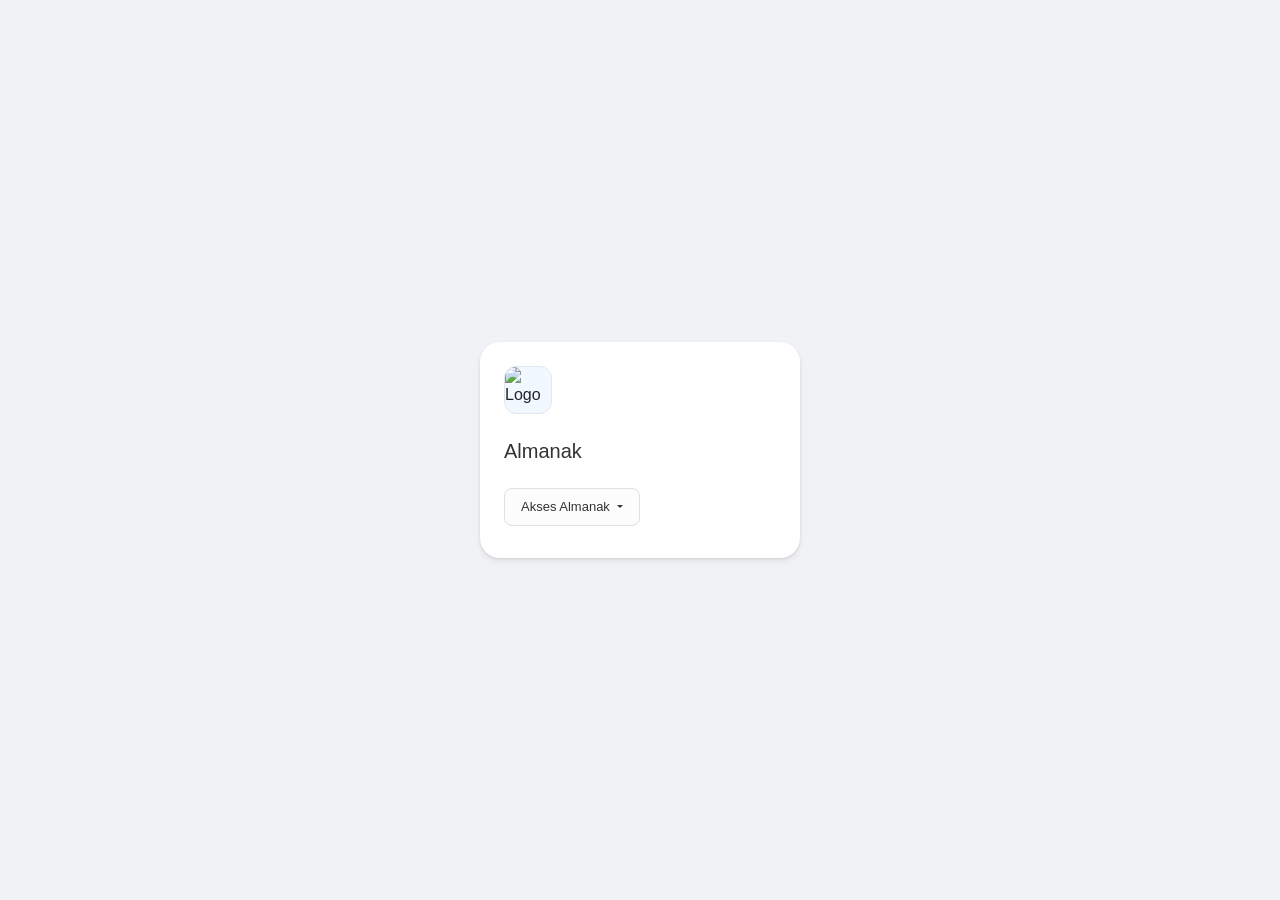
==== index.html @ 094c8b5a "Update title and favicon in index.html" ====
<!DOCTYPE html>
<html lang="id">
<head>
    <meta charset="UTF-8">
    <meta name="viewport" content="width=device-width, initial-scale=1.0">
    <link rel="icon" type="image/x-icon" href="https://drive.google.com/thumbnail?id=1D5qR0dw-d773IpiNB9uzmKZ81uGyBOq1&amp;sz=w1000">
    <title>Alamak</title>
    <link href="https://cdn.jsdelivr.net/npm/bootstrap@5.3.2/dist/css/bootstrap.min.css" rel="stylesheet">
    <link rel='stylesheet' href='https://cdn-uicons.flaticon.com/4.0.0/uicons-solid-rounded/css/uicons-solid-rounded.css'>
    <style>
        /* Gaya Kustom untuk mencocokkan desain gambar */
        /* font */
        @import url('https://fonts.googleapis.com/css2?family=Amiri:ital,wght@0,400;0,700;1,400;1,700&family=Cairo+Play:wght@200..1000&family=Montserrat:ital,wght@0,100..900;1,100..900&family=Philosopher:ital,wght@0,400;0,700;1,400;1,700&family=Rajdhani:wght@300;400;500;600;700&display=swap');
        @font-face {
            font-family: aksara;
            src:url("https://masarmuttaqi.github.io/almanak/static/nykNgayogyanNew.woff2");
        }
        /* font */
        .aksara{
             font-family: aksara, serif;
             /* font-size: 1rem;*/
             font-variant-ligatures: normal;
            font-feature-settings: "liga" on, "clig" on, "ccmp" on;
            -webkit-font-feature-settings: "liga" on, "clig" on, "ccmp" on;
            text-rendering: optimizeLegibility;
         }


        .arabic{
             font-family: "Cairo Play", sans-serif;
         }

        body {
            background-color: #f0f2f5; /* Latar belakang abu-abu terang */
            display: flex;
            justify-content: center;
            align-items: center;
            height: 100vh;
            margin: 0;
            font-family: 'Segoe UI', Tahoma, Geneva, Verdana, sans-serif;
        }

        .custom-card {
            background-color: #fff;
            border-radius: 20px; /* Sudut melengkung halus */
            box-shadow: 0 4px 6px rgba(0,0,0,0.05), 0 1px 3px rgba(0,0,0,0.1); /* Bayangan lembut */
            width: 320px;
            overflow: hidden; /* Memastikan pola latar belakang tetap di dalam */
            position: relative;
        }

        /* Ikon Aplikasi Buatan Kustom menggunakan SVG */
        .app-icon-container {
            background-color: #f1f8ff; /* Latar belakang biru yang sangat terang untuk ikon */
            border: 1px solid #e1e8ed;
            border-radius: 12px;
            width: 48px;
            height: 48px;
            display: flex;
            justify-content: center;
            align-items: center;
            margin-bottom: 24px;
        }

        /* Pola kisi samar di bagian bawah kartu */
        .card-pattern {
            position: absolute;
            bottom: 0;
            right: 0;
            width: 60%;
            height: 40%;
            opacity: 0.1; /* Sangat samar */
            /*background-image: 
                linear-gradient(#4a4a4a 1px, transparent 1px),
                linear-gradient(90deg, #4a4a4a 1px, transparent 1px);*/
                background-image: url('https://i.pinimg.com/1200x/46/6e/d3/466ed3634f917cdbc5cc8fc54e6545c8.jpg');
            /*background-size: 20px 20px;*/
            background-size: cover;
            pointer-events: none; /* Tidak mengganggu klik */
        }

        /* Penyesuaian tipografi untuk teks judul */
        .card-title-text {
            font-size: 20px;
            font-weight: 500;
            line-height: 1.3;
            color: #333;
            margin-bottom: 30px;
        }

        /* Tombol 'Buat Baru' yang tipis dan minimalis */
        .btn-create-new {
            border-radius: 8px;
            border: 1px solid #e0e0e0;
            background-color: #fcfcfc;
            color: #333;
            font-size: 13px;
            padding: 8px 16px;
            transition: all 0.2s ease-in-out;
        }

        .btn-create-new:hover {
            background-color: #f1f1f1;
            border-color: #ccc;
        }
    </style>
</head>
<body>

    <div class="custom-card p-4">
        

        <img src="https://lh3.googleusercontent.com/d/1D5qR0dw-d773IpiNB9uzmKZ81uGyBOq1=w800?authuser=1" alt="Logo" class="app-icon-container">

        <div class="card-title-text mb-4">
            <span id="brand-alfabet" class="brand-item">Almanak</span>
            <span id="brand-aksara" class="brand-item aksara" style="display:none;">ꦄꦭ꧀ꦩꦤꦏ꧀</span>
            <span id="brand-arab" class="brand-item arabic" style="display:none;">المنك</span>
        </div>

            <div class="dropdown">
  <button class="btn btn-light btn-create-new mb-2 dropdown-toggle" type="button" data-bs-toggle="dropdown" aria-expanded="false">
    Akses Almanak
  </button>
  <ul class="dropdown-menu">
    <li><a class="dropdown-item" href="https://almanak-2jgo.onrender.com/">
        <img src="https://encrypted-tbn0.gstatic.com/images?q=tbn:ANd9GcQad04Zi8X5WSAqAJYrbtO3KNu8D1UISyBx_93K4YWQDpclOACPLdgdFeZ2&s=10" width="20" style="border-radius: 3px;">
        Buka Laman</a>
    </li>
    <li><a class="dropdown-item" href="https://almanak-tawny.vercel.app/">
        <img src="https://raw.githubusercontent.com/tandpfun/skill-icons/main/icons/Vercel-Dark.svg" width="20">
        Buka Laman</a>
    </li>
  </ul>
</div>
        
        <div class="card-pattern"></div>
    </div>

    <script src="https://cdn.jsdelivr.net/npm/bootstrap@5.3.2/dist/js/bootstrap.bundle.min.js"></script>
    <script src="https://code.jquery.com/jquery-3.6.0.min.js"></script>
  <script src="https://ajax.googleapis.com/ajax/libs/jquery/3.7.1/jquery.min.js"></script>
    <script>
        // navbar title
        $(document).ready(function() {
          let items = $('.brand-item');
          let currentIndex = 0;

          function rotateDates() {
            // 1. Sembunyikan item yang sedang tampil (FadeOut)
            $(items[currentIndex]).fadeOut(1000, function() {

              // 2. Hitung index berikutnya
              currentIndex = (currentIndex + 1) % items.length;

              // 3. Tampilkan item berikutnya (FadeIn)
              $(items[currentIndex]).fadeIn(1000);
            });
          }

          // Atur interval penggantian (misal: setiap 4 detik)
          setInterval(rotateDates, 4000);
        });
    </script>
</body>
</html>
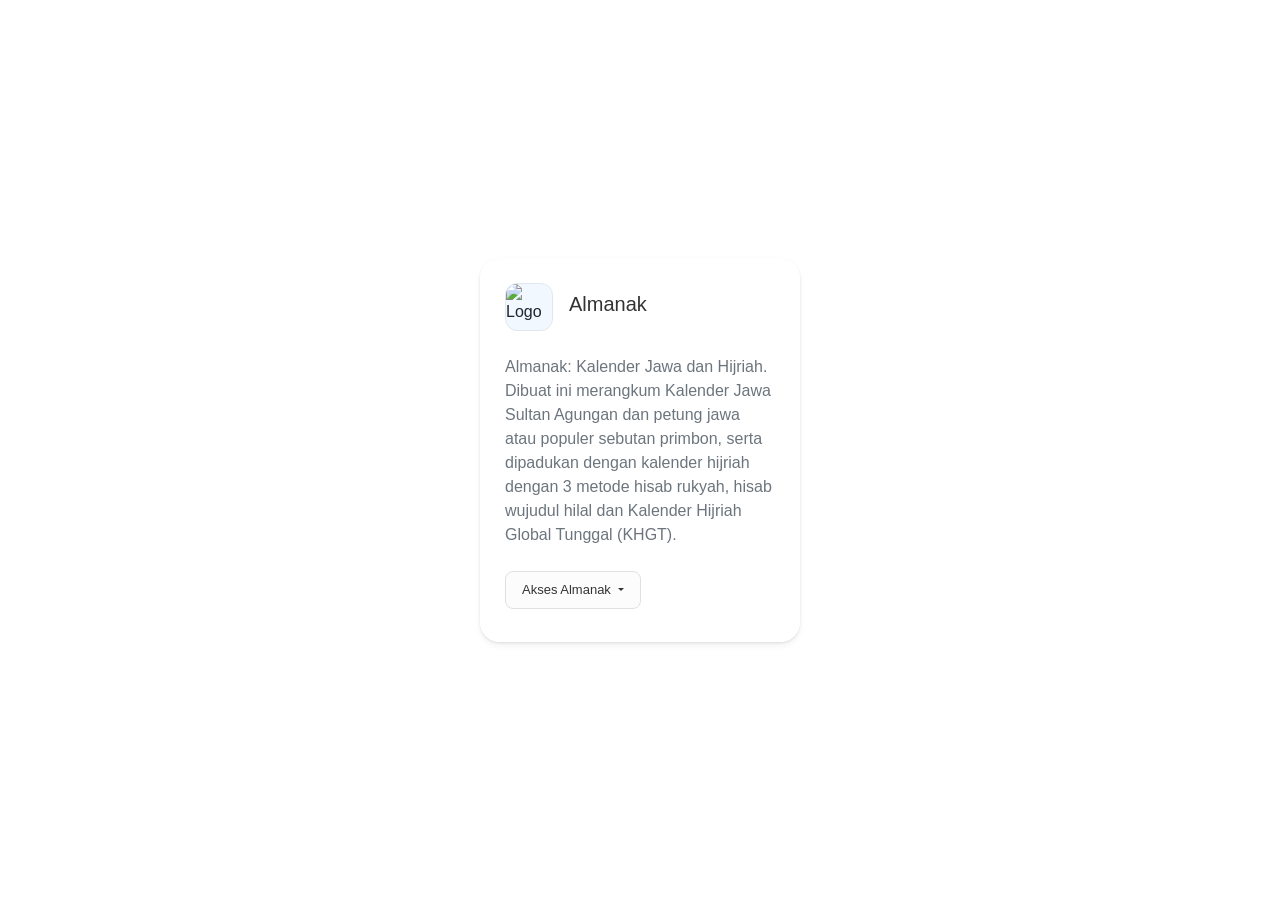
==== commit c9cb5eff: "Enhance styling and add loading overlay Updated background styles and added loading overlay." ====
--- a/index.html
+++ b/index.html
@@ -31,7 +31,10 @@
          }
 
         body {
-            background-color: #f0f2f5; /* Latar belakang abu-abu terang */
+            /*background-color: #f0f2f5; */
+            /* Latar belakang abu-abu terang */
+            background-image: url("https://i.pinimg.com/736x/83/a7/8c/83a78ca2b6938b14dc6af1a46258af18.jpg");
+            background-size: cover;
             display: flex;
             justify-content: center;
             align-items: center;
@@ -41,7 +44,11 @@
         }
 
         .custom-card {
-            background-color: #fff;
+            /*background-color: #fff;*/
+            background: rgba(255, 255, 255, 0.45);
+            backdrop-filter: blur(6px);
+            -webkit-backdrop-filter: blur(6px);
+            border: 1px solid rgba(255, 255, 255, 0.6);
             border-radius: 20px; /* Sudut melengkung halus */
             box-shadow: 0 4px 6px rgba(0,0,0,0.05), 0 1px 3px rgba(0,0,0,0.1); /* Bayangan lembut */
             width: 320px;
@@ -62,22 +69,7 @@
             margin-bottom: 24px;
         }
 
-        /* Pola kisi samar di bagian bawah kartu */
-        .card-pattern {
-            position: absolute;
-            bottom: 0;
-            right: 0;
-            width: 60%;
-            height: 40%;
-            opacity: 0.1; /* Sangat samar */
-            /*background-image: 
-                linear-gradient(#4a4a4a 1px, transparent 1px),
-                linear-gradient(90deg, #4a4a4a 1px, transparent 1px);*/
-                background-image: url('https://i.pinimg.com/1200x/46/6e/d3/466ed3634f917cdbc5cc8fc54e6545c8.jpg');
-            /*background-size: 20px 20px;*/
-            background-size: cover;
-            pointer-events: none; /* Tidak mengganggu klik */
-        }
+
 
         /* Penyesuaian tipografi untuk teks judul */
         .card-title-text {
@@ -103,39 +95,71 @@
             background-color: #f1f1f1;
             border-color: #ccc;
         }
+
+        .loading{
+            width: 140px;
+            height: 140px;
+            background: rgba(242, 229, 204, 0.45);
+            backdrop-filter: blur(6px);
+            -webkit-backdrop-filter: blur(6px);
+            border: 1px solid rgba(255, 255, 255, 0.6);
+            box-shadow: 0 8px 32px 0 rgba(100, 80, 50, 0.12);
+            border-radius:50%;
+        }
+        .loading img {
+            width: 80px;
+            height: 80px;
+            /*object-fit: contain;*/
+        }
     </style>
 </head>
 <body>
 
     <div class="custom-card p-4">
         
-
-        <img src="https://lh3.googleusercontent.com/d/1D5qR0dw-d773IpiNB9uzmKZ81uGyBOq1=w800?authuser=1" alt="Logo" class="app-icon-container">
-
-        <div class="card-title-text mb-4">
-            <span id="brand-alfabet" class="brand-item">Almanak</span>
-            <span id="brand-aksara" class="brand-item aksara" style="display:none;">ꦄꦭ꧀ꦩꦤꦏ꧀</span>
-            <span id="brand-arab" class="brand-item arabic" style="display:none;">المنك</span>
+        <div class="d-flex d-flex align-items-center gap-3">
+            <img src="https://lh3.googleusercontent.com/d/1D5qR0dw-d773IpiNB9uzmKZ81uGyBOq1=w800?authuser=1" alt="Logo" class="app-icon-container">
+
+            <div class="card-title-text">
+                <span id="brand-alfabet" class="brand-item">Almanak</span>
+                <span id="brand-aksara" class="brand-item aksara" style="display:none;">ꦄꦭ꧀ꦩꦤꦏ꧀</span>
+                <span id="brand-arab" class="brand-item arabic" style="display:none;">المنك</span>
+            </div>
         </div>
-
-            <div class="dropdown">
-  <button class="btn btn-light btn-create-new mb-2 dropdown-toggle" type="button" data-bs-toggle="dropdown" aria-expanded="false">
-    Akses Almanak
-  </button>
-  <ul class="dropdown-menu">
-    <li><a class="dropdown-item" href="https://almanak-2jgo.onrender.com/">
-        <img src="https://encrypted-tbn0.gstatic.com/images?q=tbn:ANd9GcQad04Zi8X5WSAqAJYrbtO3KNu8D1UISyBx_93K4YWQDpclOACPLdgdFeZ2&s=10" width="20" style="border-radius: 3px;">
-        Buka Laman</a>
-    </li>
-    <li><a class="dropdown-item" href="https://almanak-tawny.vercel.app/">
-        <img src="https://raw.githubusercontent.com/tandpfun/skill-icons/main/icons/Vercel-Dark.svg" width="20">
-        Buka Laman</a>
-    </li>
-  </ul>
-</div>
         
-        <div class="card-pattern"></div>
+
+        <p class="text-secondary mb-4">Almanak: Kalender Jawa dan Hijriah. Dibuat ini merangkum Kalender Jawa Sultan Agungan dan petung jawa atau populer sebutan primbon, serta dipadukan dengan kalender hijriah dengan 3 metode hisab rukyah, hisab wujudul hilal dan Kalender Hijriah Global Tunggal (KHGT).</p>
+
+        <div class="dropdown">
+            <button class="btn btn-light btn-create-new mb-2 dropdown-toggle" type="button" data-bs-toggle="dropdown" aria-expanded="false">
+                Akses Almanak
+            </button>
+              <ul class="dropdown-menu">
+                <li><a class="dropdown-item" href="https://almanak-tawny.vercel.app/">
+                    <img src="https://raw.githubusercontent.com/tandpfun/skill-icons/main/icons/Vercel-Dark.svg" width="20">
+                    Buka Laman (Tautan utama)</a>
+                </li>
+                <li><a class="dropdown-item" href="https://almanak-2jgo.onrender.com/">
+                    <img src="https://encrypted-tbn0.gstatic.com/images?q=tbn:ANd9GcQad04Zi8X5WSAqAJYrbtO3KNu8D1UISyBx_93K4YWQDpclOACPLdgdFeZ2&s=10" width="20" style="border-radius: 3px;">
+                    Buka Laman (Tautan alternatif)</a>
+                </li>
+              </ul>
+        </div>
+
     </div>
+
+    <!-- Fullscreen White Overlay dengan Logo -->
+    <div id="loading-overlay" class="d-none position-fixed top-0 start-0 w-100 h-100 flex-column align-items-center justify-content-center" style="z-index: 9999;">
+        <div class="loading position-relative d-flex align-items-center justify-content-center">
+          <!-- Ring Spinner -->
+          <div class="spinner-border position-absolute w-100 h-100 opacity-50" role="status" style="border-width: 6px; color: #D7A84D;">
+            <span class="visually-hidden">Loading...</span>
+          </div>
+          <!-- Gambar Logo (Ganti URL ini dengan path logo Anda) -->
+          <img src="https://lh3.googleusercontent.com/d/1D5qR0dw-d773IpiNB9uzmKZ81uGyBOq1=w800?authuser=1" alt="Logo" class="img-fluid p-1">
+        </div>
+    </div>
+
 
     <script src="https://cdn.jsdelivr.net/npm/bootstrap@5.3.2/dist/js/bootstrap.bundle.min.js"></script>
     <script src="https://code.jquery.com/jquery-3.6.0.min.js"></script>
@@ -161,6 +185,23 @@
           // Atur interval penggantian (misal: setiap 4 detik)
           setInterval(rotateDates, 4000);
         });
+
+        $(document).ready(function() {
+              $('a[href]').on('click', function(e) {
+                var href = $(this).attr('href');
+
+                if (!href || href.startsWith('#') || href.startsWith('javascript:') || $(this).attr('target') === '_blank' || e.ctrlKey || e.metaKey) {
+                  return;
+                }
+
+                $('#loading-overlay').removeClass('d-none').addClass('d-flex');
+              });
+
+              $(window).on('pageshow', function() {
+                $('#loading-overlay').addClass('d-none').removeClass('d-flex');
+              });
+        });
+
     </script>
 </body>
 </html>
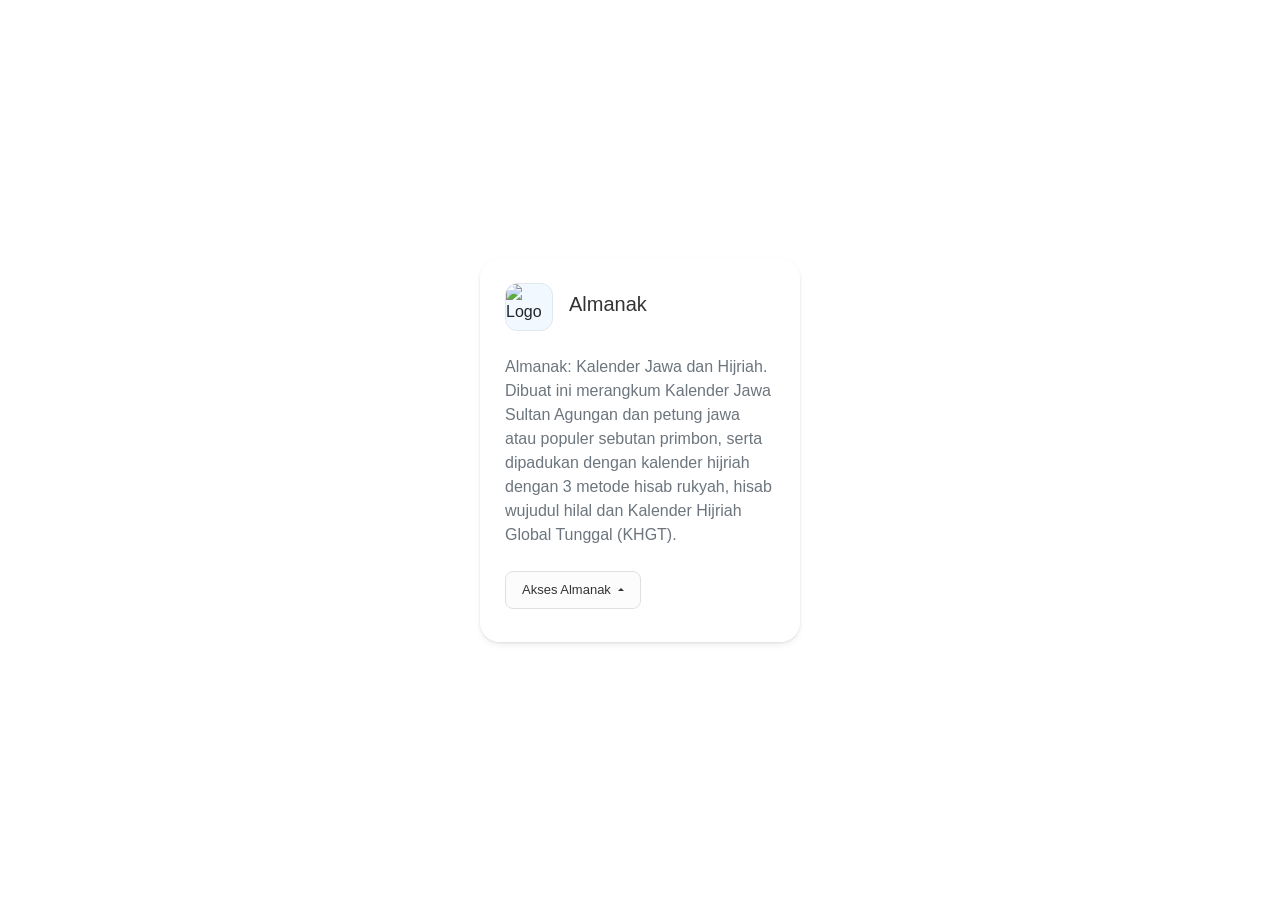
==== commit 4328d73e: "Update index.html" ====
--- a/index.html
+++ b/index.html
@@ -130,7 +130,7 @@
 
         <p class="text-secondary mb-4">Almanak: Kalender Jawa dan Hijriah. Dibuat ini merangkum Kalender Jawa Sultan Agungan dan petung jawa atau populer sebutan primbon, serta dipadukan dengan kalender hijriah dengan 3 metode hisab rukyah, hisab wujudul hilal dan Kalender Hijriah Global Tunggal (KHGT).</p>
 
-        <div class="dropdown">
+        <div class="dropdown dropup-center dropup">
             <button class="btn btn-light btn-create-new mb-2 dropdown-toggle" type="button" data-bs-toggle="dropdown" aria-expanded="false">
                 Akses Almanak
             </button>
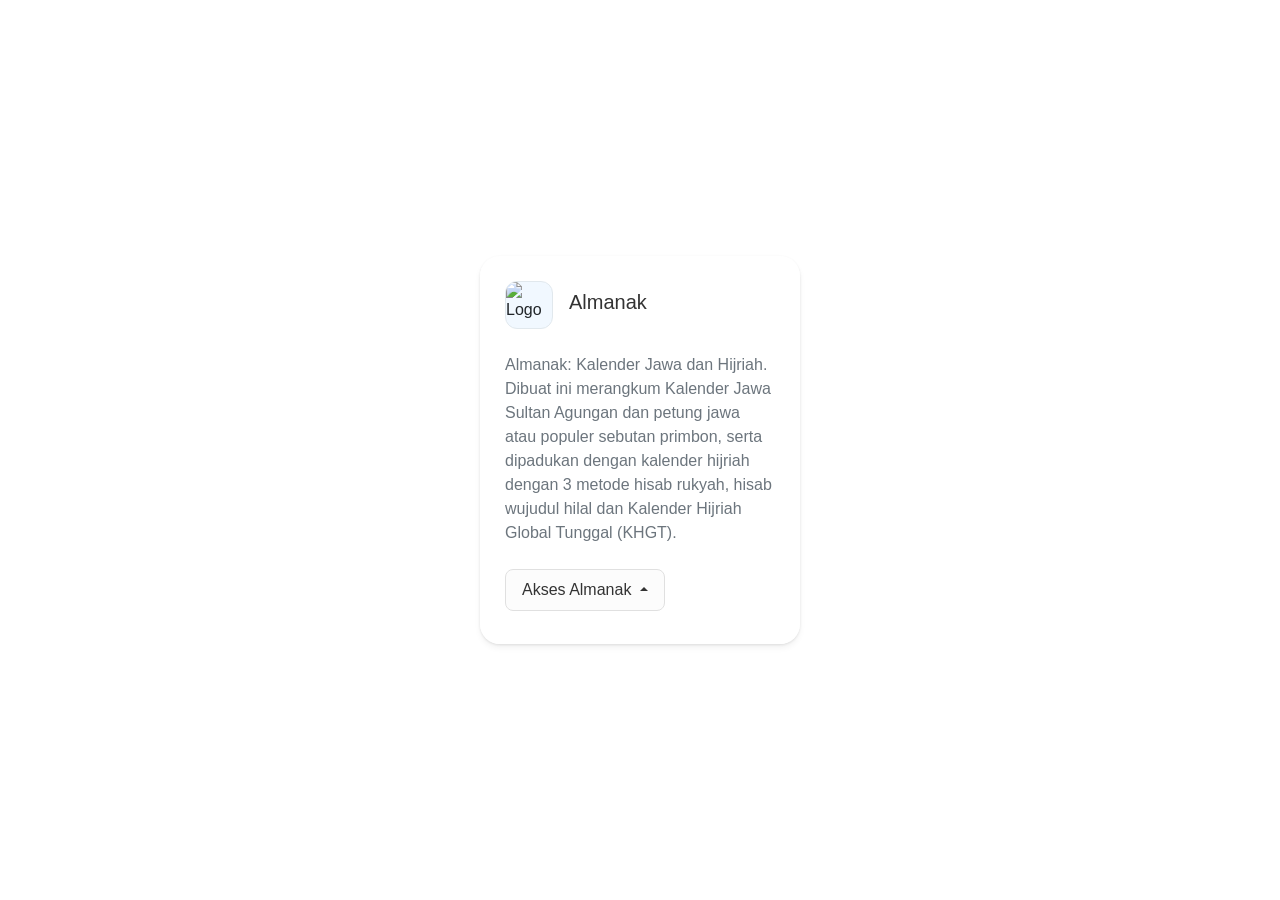
==== commit 8d2c1d8d: "Update index.html" ====
--- a/index.html
+++ b/index.html
@@ -79,6 +79,10 @@
             color: #333;
             margin-bottom: 30px;
         }
+.abstract {
+font-size: 18px;
+font-weight: 300;
+}
 
         /* Tombol 'Buat Baru' yang tipis dan minimalis */
         .btn-create-new {
@@ -86,7 +90,7 @@
             border: 1px solid #e0e0e0;
             background-color: #fcfcfc;
             color: #333;
-            font-size: 13px;
+            font-size: 1rem;
             padding: 8px 16px;
             transition: all 0.2s ease-in-out;
         }
@@ -136,11 +140,11 @@
             </button>
               <ul class="dropdown-menu">
                 <li><a class="dropdown-item" href="https://almanak-tawny.vercel.app/">
-                    <img src="https://raw.githubusercontent.com/tandpfun/skill-icons/main/icons/Vercel-Dark.svg" width="20">
+                    <img src="https://raw.githubusercontent.com/tandpfun/skill-icons/main/icons/Vercel-Dark.svg" width="15">
                     Buka Laman (Tautan utama)</a>
                 </li>
                 <li><a class="dropdown-item" href="https://almanak-2jgo.onrender.com/">
-                    <img src="https://encrypted-tbn0.gstatic.com/images?q=tbn:ANd9GcQad04Zi8X5WSAqAJYrbtO3KNu8D1UISyBx_93K4YWQDpclOACPLdgdFeZ2&s=10" width="20" style="border-radius: 3px;">
+                    <img src="https://encrypted-tbn0.gstatic.com/images?q=tbn:ANd9GcQad04Zi8X5WSAqAJYrbtO3KNu8D1UISyBx_93K4YWQDpclOACPLdgdFeZ2&s=10" width="15" style="border-radius: 3px;">
                     Buka Laman (Tautan alternatif)</a>
                 </li>
               </ul>
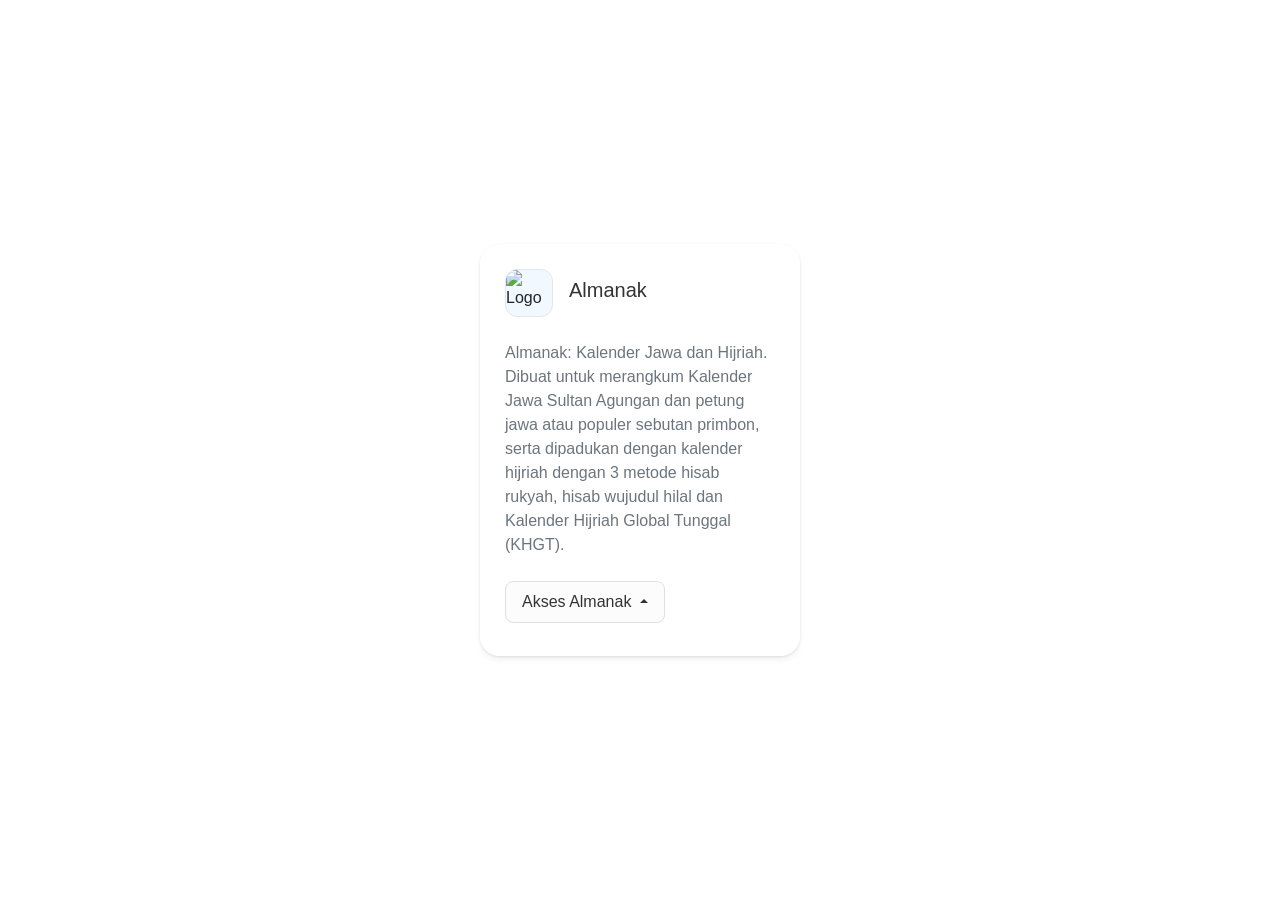
==== commit f813a242: "Update index.html" ====
--- a/index.html
+++ b/index.html
@@ -79,10 +79,11 @@
             color: #333;
             margin-bottom: 30px;
         }
-.abstract {
-font-size: 18px;
-font-weight: 300;
-}
+        
+        .abstract {
+            font-size: 18px;
+            font-weight: 300;
+        }
 
         /* Tombol 'Buat Baru' yang tipis dan minimalis */
         .btn-create-new {
@@ -115,6 +116,9 @@
             height: 80px;
             /*object-fit: contain;*/
         }
+        .dropdown-item{
+            font-size: 14px;
+        }
     </style>
 </head>
 <body>
@@ -132,7 +136,7 @@
         </div>
         
 
-        <p class="text-secondary mb-4">Almanak: Kalender Jawa dan Hijriah. Dibuat ini merangkum Kalender Jawa Sultan Agungan dan petung jawa atau populer sebutan primbon, serta dipadukan dengan kalender hijriah dengan 3 metode hisab rukyah, hisab wujudul hilal dan Kalender Hijriah Global Tunggal (KHGT).</p>
+        <p class="text-secondary mb-4">Almanak: Kalender Jawa dan Hijriah. Dibuat untuk merangkum Kalender Jawa Sultan Agungan dan petung jawa atau populer sebutan primbon, serta dipadukan dengan kalender hijriah dengan 3 metode hisab rukyah, hisab wujudul hilal dan Kalender Hijriah Global Tunggal (KHGT).</p>
 
         <div class="dropdown dropup-center dropup">
             <button class="btn btn-light btn-create-new mb-2 dropdown-toggle" type="button" data-bs-toggle="dropdown" aria-expanded="false">
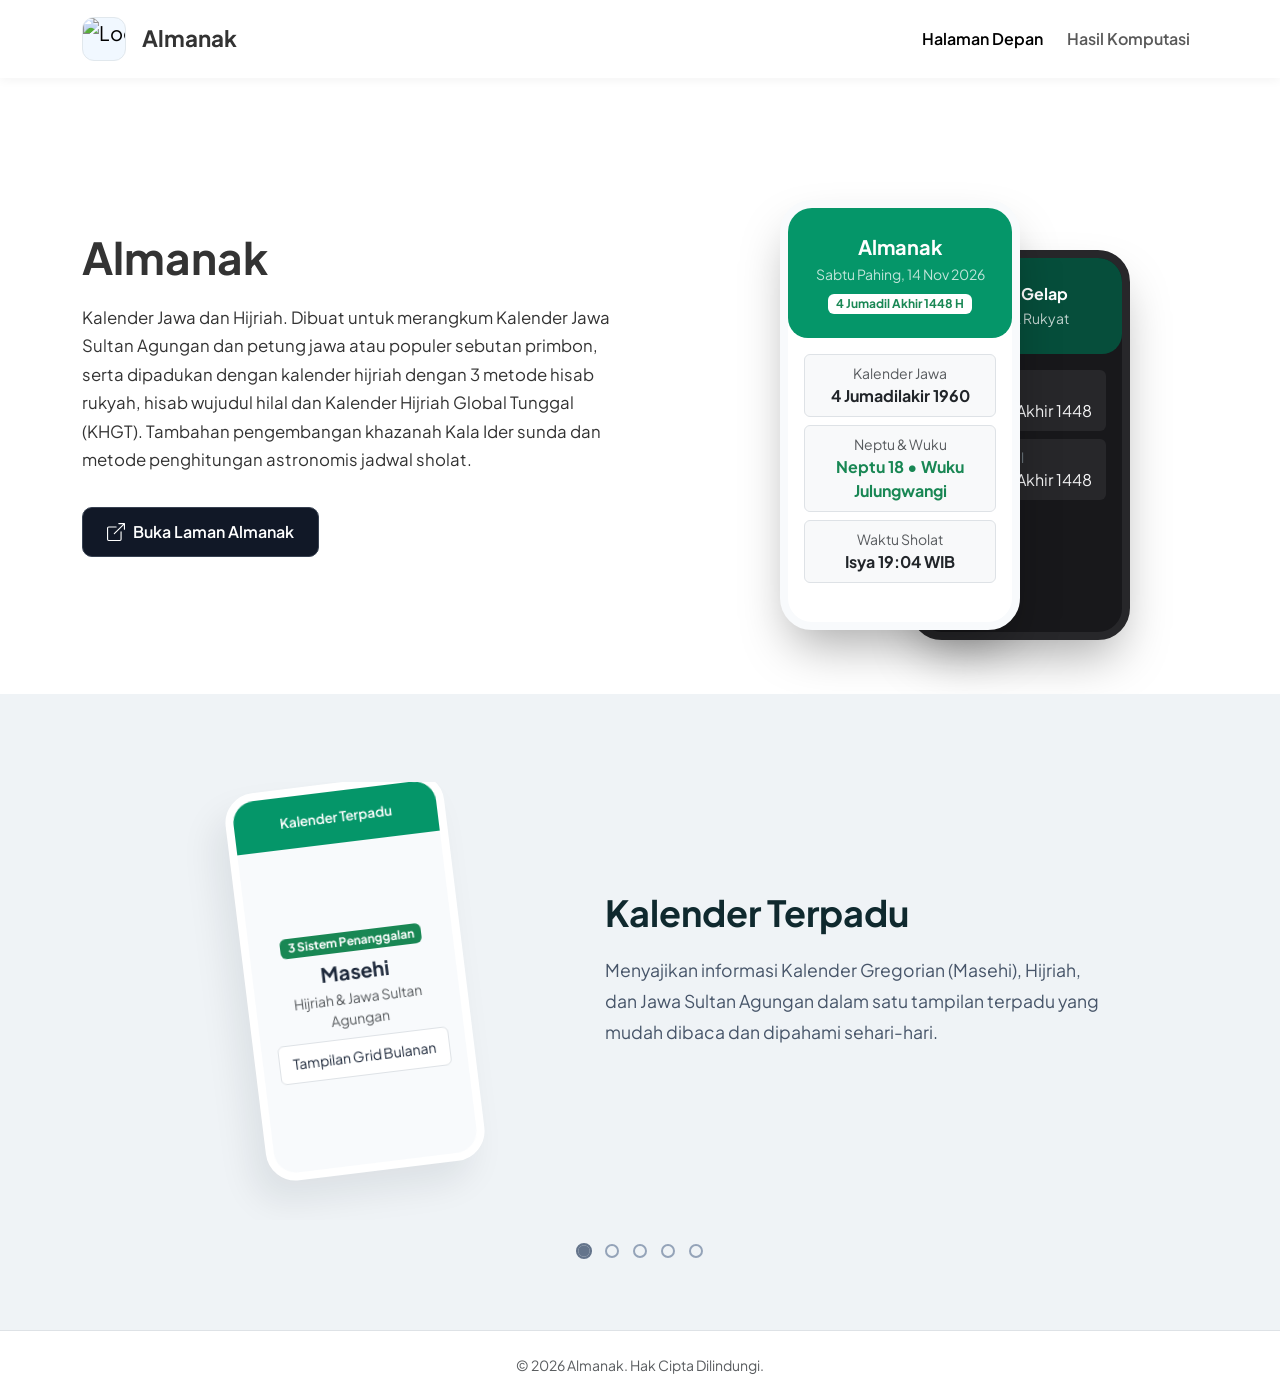
==== commit 101f936c: "Update index.html" ====
--- a/index.html
+++ b/index.html
@@ -1,215 +1,535 @@
-<!DOCTYPE html>
+<!doctype html>
 <html lang="id">
-<head>
-    <meta charset="UTF-8">
-    <meta name="viewport" content="width=device-width, initial-scale=1.0">
-    <link rel="icon" type="image/x-icon" href="https://drive.google.com/thumbnail?id=1D5qR0dw-d773IpiNB9uzmKZ81uGyBOq1&amp;sz=w1000">
-    <title>Alamak</title>
-    <link href="https://cdn.jsdelivr.net/npm/bootstrap@5.3.2/dist/css/bootstrap.min.css" rel="stylesheet">
-    <link rel='stylesheet' href='https://cdn-uicons.flaticon.com/4.0.0/uicons-solid-rounded/css/uicons-solid-rounded.css'>
+  <head>
+    <meta charset="utf-8">
+    <meta name="viewport" content="width=device-width, initial-scale=1">
+    <title>Almanak - Kalender Jawa dan Hijriah</title>
+    <link href="https://cdn.jsdelivr.net/npm/bootstrap@5.3.3/dist/css/bootstrap.min.css" rel="stylesheet">
     <style>
-        /* Gaya Kustom untuk mencocokkan desain gambar */
-        /* font */
-        @import url('https://fonts.googleapis.com/css2?family=Amiri:ital,wght@0,400;0,700;1,400;1,700&family=Cairo+Play:wght@200..1000&family=Montserrat:ital,wght@0,100..900;1,100..900&family=Philosopher:ital,wght@0,400;0,700;1,400;1,700&family=Rajdhani:wght@300;400;500;600;700&display=swap');
-        @font-face {
-            font-family: aksara;
-            src:url("https://masarmuttaqi.github.io/almanak/static/nykNgayogyanNew.woff2");
-        }
-        /* font */
-        .aksara{
-             font-family: aksara, serif;
-             /* font-size: 1rem;*/
-             font-variant-ligatures: normal;
-            font-feature-settings: "liga" on, "clig" on, "ccmp" on;
-            -webkit-font-feature-settings: "liga" on, "clig" on, "ccmp" on;
-            text-rendering: optimizeLegibility;
-         }
-
-
-        .arabic{
-             font-family: "Cairo Play", sans-serif;
-         }
-
-        body {
-            /*background-color: #f0f2f5; */
-            /* Latar belakang abu-abu terang */
-            background-image: url("https://i.pinimg.com/736x/83/a7/8c/83a78ca2b6938b14dc6af1a46258af18.jpg");
+      /* Font Imports */
+      @import url('https://fonts.googleapis.com/css2?family=Amiri:ital,wght@0,400;0,700;1,400;1,700&family=Cairo+Play:wght@200..1000&family=Montserrat:ital,wght@0,100..900;1,100..900&family=Plus+Jakarta+Sans:wght@400;500;600;700&display=swap');
+      
+      @font-face {
+        font-family: aksara;
+        src: url("https://masarmuttaqi.github.io/almanak/static/nykNgayogyanNew.woff2");
+      }
+
+      body {
+        font-family: 'Plus Jakarta Sans', 'Montserrat', sans-serif;
+        color: #1e293b;
+        overflow-x: hidden;
+      }
+
+      .aksara {
+        font-family: aksara, serif;
+        font-variant-ligatures: normal;
+        font-feature-settings: "liga" on, "clig" on, "ccmp" on;
+        text-rendering: optimizeLegibility;
+      }
+
+      .arabic {
+        font-family: "Cairo Play", sans-serif;
+      }
+
+      /* Navbar Styling */
+      .navbar {
+        background-color: #ffffff;
+        box-shadow: 0 2px 10px rgba(0, 0, 0, 0.05);
+        padding: 0.75rem 0;
+      }
+
+      .app-icon-container {
+        background-color: #f1f8ff;
+        border: 1px solid #e1e8ed;
+        border-radius: 12px;
+        width: 44px;
+        height: 44px;
+        object-fit: cover;
+      }
+
+      .card-title-text {
+        font-size: 1.4rem;
+        font-weight: 700;
+        color: #333333;
+        margin: 0;
+        min-width: 110px;
+      }
+
+      /* =========================================
+         HERO SECTION (Sesuai Gambar 1)
+         ========================================= */
+      #home {
+        /* background: linear-gradient(135deg, #059669 0%, #047857 100%);*/
+       background-image: url("https://i.pinimg.com/736x/83/a7/8c/83a78ca2b6938b14dc6af1a46258af18.jpg");
             background-size: cover;
-            display: flex;
-            justify-content: center;
-            align-items: center;
-            height: 100vh;
-            margin: 0;
-            font-family: 'Segoe UI', Tahoma, Geneva, Verdana, sans-serif;
-        }
-
-        .custom-card {
-            /*background-color: #fff;*/
-            background: rgba(255, 255, 255, 0.45);
-            backdrop-filter: blur(6px);
-            -webkit-backdrop-filter: blur(6px);
-            border: 1px solid rgba(255, 255, 255, 0.6);
-            border-radius: 20px; /* Sudut melengkung halus */
-            box-shadow: 0 4px 6px rgba(0,0,0,0.05), 0 1px 3px rgba(0,0,0,0.1); /* Bayangan lembut */
-            width: 320px;
-            overflow: hidden; /* Memastikan pola latar belakang tetap di dalam */
-            position: relative;
-        }
-
-        /* Ikon Aplikasi Buatan Kustom menggunakan SVG */
-        .app-icon-container {
-            background-color: #f1f8ff; /* Latar belakang biru yang sangat terang untuk ikon */
-            border: 1px solid #e1e8ed;
-            border-radius: 12px;
-            width: 48px;
-            height: 48px;
-            display: flex;
-            justify-content: center;
-            align-items: center;
-            margin-bottom: 24px;
-        }
-
-
-
-        /* Penyesuaian tipografi untuk teks judul */
-        .card-title-text {
-            font-size: 20px;
-            font-weight: 500;
-            line-height: 1.3;
-            color: #333;
-            margin-bottom: 30px;
-        }
-        
-        .abstract {
-            font-size: 18px;
-            font-weight: 300;
-        }
-
-        /* Tombol 'Buat Baru' yang tipis dan minimalis */
-        .btn-create-new {
-            border-radius: 8px;
-            border: 1px solid #e0e0e0;
-            background-color: #fcfcfc;
-            color: #333;
-            font-size: 1rem;
-            padding: 8px 16px;
-            transition: all 0.2s ease-in-out;
-        }
-
-        .btn-create-new:hover {
-            background-color: #f1f1f1;
-            border-color: #ccc;
-        }
-
-        .loading{
-            width: 140px;
-            height: 140px;
-            background: rgba(242, 229, 204, 0.45);
-            backdrop-filter: blur(6px);
-            -webkit-backdrop-filter: blur(6px);
-            border: 1px solid rgba(255, 255, 255, 0.6);
-            box-shadow: 0 8px 32px 0 rgba(100, 80, 50, 0.12);
-            border-radius:50%;
-        }
-        .loading img {
-            width: 80px;
-            height: 80px;
-            /*object-fit: contain;*/
-        }
-        .dropdown-item{
-            font-size: 14px;
-        }
+        color: #333333;
+        padding: 5rem 0 4rem 0;
+        position: relative;
+        overflow: hidden;
+      }
+
+      .hero-title {
+        font-size: 2.75rem;
+        font-weight: 700;
+        line-height: 1.2;
+        margin-bottom: 1.25rem;
+      }
+
+      .hero-desc {
+        font-size: 1.05rem;
+        line-height: 1.7;
+        /*color: rgba(255, 255, 255, 0.9);*/
+        margin-bottom: 2rem;
+      }
+
+      .btn-hero-primary {
+        background-color: #111827;
+        color: #ffffff;
+        border: 1px solid #374151;
+        padding: 0.75rem 1.5rem;
+        border-radius: 10px;
+        font-weight: 600;
+        transition: all 0.2s ease;
+        display: inline-flex;
+        align-items: center;
+        gap: 0.5rem;
+      }
+
+      .btn-hero-primary:hover {
+        background-color: #1f2937;
+        color: #ffffff;
+        transform: translateY(-2px);
+        box-shadow: 0 10px 20px rgba(0, 0, 0, 0.15);
+      }
+
+      /* Mockup Dua HP di Hero Section */
+      .hero-mockup-wrapper {
+        position: relative;
+        height: 440px;
+        display: flex;
+        justify-content: center;
+        align-items: flex-end;
+        margin-top: 2rem;
+      }
+
+      .phone-frame {
+        border-radius: 32px;
+        box-shadow: 0 25px 50px -12px rgba(0, 0, 0, 0.35);
+        overflow: hidden;
+        transition: transform 0.3s ease;
+      }
+
+      .phone-light {
+        width: 240px;
+        height: 430px;
+        background: #ffffff;
+        border: 8px solid #f8fafc;
+        color: #1e293b;
+        z-index: 2;
+        position: relative;
+        transform: translateX(-25px);
+      }
+
+      .phone-dark {
+        width: 220px;
+        height: 390px;
+        background: #18181b;
+        border: 8px solid #27272a;
+        color: #f4f4f5;
+        z-index: 1;
+        position: absolute;
+        transform: translateX(95px) translateY(10px);
+      }
+
+      /* =========================================
+         CAROUSEL FITUR (Sesuai Gambar 2)
+         ========================================= */
+      #fitur {
+        background-color: #eff3f6;
+        padding: 5.5rem 0 4.5rem 0;
+      }
+
+      .feature-slide-content {
+        min-height: 380px;
+        display: flex;
+        align-items: center;
+        padding-bottom: 3rem;
+      }
+
+      /* Mockup HP Miring di Carousel */
+      .tilted-phone {
+        width: 220px;
+        height: 390px;
+        background: #ffffff;
+        border: 8px solid #ffffff;
+        border-radius: 30px;
+        box-shadow: -15px 20px 35px rgba(15, 23, 42, 0.08);
+        transform: rotate(-7deg);
+        margin: 0 auto;
+        overflow: hidden;
+        display: flex;
+        flex-direction: column;
+      }
+
+      .tilted-phone-header {
+        background-color: #059669;
+        color: white;
+        padding: 1rem;
+        font-size: 0.85rem;
+        font-weight: 600;
+        text-align: center;
+      }
+
+      .tilted-phone-body {
+        padding: 1rem;
+        flex: 1;
+        background: #f8fafc;
+        display: flex;
+        flex-direction: column;
+        justify-content: center;
+        align-items: center;
+      }
+
+      .feature-title {
+        font-size: 2.25rem;
+        font-weight: 700;
+        color: #0f292e;
+        margin-bottom: 1.25rem;
+        line-height: 1.25;
+      }
+
+      .feature-text {
+        font-size: 1.1rem;
+        line-height: 1.75;
+        color: #475569;
+        max-width: 500px;
+      }
+
+      /* Indikator Bulat di Bawah Carousel */
+      .custom-indicators {
+        position: relative;
+        margin-top: 1.5rem;
+        margin-bottom: 0;
+        gap: 8px;
+      }
+
+      .custom-indicators [data-bs-target] {
+        width: 10px;
+        height: 10px;
+        border-radius: 50%;
+        background-color: transparent;
+        border: 2px solid #94a3b8;
+        opacity: 1;
+        transition: all 0.3s ease;
+      }
+
+      .custom-indicators .active {
+        background-color: #64748b;
+        border-color: #64748b;
+        transform: scale(1.15);
+      }
+
+      /* Responsif Mobile */
+      @media (max-width: 768px) {
+        .hero-title {
+          font-size: 2.1rem;
+        }
+        .phone-light {
+          width: 200px;
+          height: 360px;
+          transform: translateX(-20px);
+        }
+        .phone-dark {
+          width: 185px;
+          height: 330px;
+          transform: translateX(70px);
+        }
+        .hero-mockup-wrapper {
+          height: 370px;
+        }
+        .tilted-phone {
+          transform: rotate(0deg);
+          margin-bottom: 2.5rem;
+          width: 200px;
+          height: 340px;
+        }
+        .feature-title {
+          font-size: 1.75rem;
+          text-align: center;
+        }
+        .feature-text {
+          text-align: center;
+          margin: 0 auto;
+        }
+      }
     </style>
-</head>
-<body>
-
-    <div class="custom-card p-4">
-        
-        <div class="d-flex d-flex align-items-center gap-3">
-            <img src="https://lh3.googleusercontent.com/d/1D5qR0dw-d773IpiNB9uzmKZ81uGyBOq1=w800?authuser=1" alt="Logo" class="app-icon-container">
-
+  </head>
+  <body>
+
+    <!-- NAVBAR -->
+    <nav class="navbar navbar-expand-lg sticky-top">
+      <div class="container">
+        <a class="navbar-brand" href="#">
+          <div class="d-flex align-items-center gap-3">
+            <img src="https://lh3.googleusercontent.com/d/1D5qR0dw-d773IpiNB9uzmKZ81uGyBOq1=w800?authuser=1" alt="Logo Almanak" class="app-icon-container">
             <div class="card-title-text">
-                <span id="brand-alfabet" class="brand-item">Almanak</span>
-                <span id="brand-aksara" class="brand-item aksara" style="display:none;">ꦄꦭ꧀ꦩꦤꦏ꧀</span>
-                <span id="brand-arab" class="brand-item arabic" style="display:none;">المنك</span>
-            </div>
+              <span id="brand-alfabet" class="brand-item">Almanak</span>
+              <span id="brand-aksara" class="brand-item aksara" style="display:none;">ꦄꦭ꧀ꦩꦤꦏ꧀</span>
+              <span id="brand-arab" class="brand-item arabic" style="display:none;">المنك</span>
+            </div>
+          </div>
+        </a>
+        <button class="navbar-toggler" type="button" data-bs-toggle="collapse" data-bs-target="#navbarNavDropdown" aria-controls="navbarNavDropdown" aria-expanded="false" aria-label="Toggle navigation">
+          <span class="navbar-toggler-icon"></span>
+        </button>
+        <div class="collapse navbar-collapse justify-content-end" id="navbarNavDropdown">
+          <ul class="navbar-nav gap-2">
+            <li class="nav-item">
+              <a class="nav-link active fw-semibold" aria-current="page" href="#home">Halaman Depan</a>
+            </li>
+            <li class="nav-item">
+              <a class="nav-link fw-semibold" href="#fitur">Hasil Komputasi</a>
+            </li>
+          </ul>
         </div>
-        
-
-        <p class="text-secondary mb-4">Almanak: Kalender Jawa dan Hijriah. Dibuat untuk merangkum Kalender Jawa Sultan Agungan dan petung jawa atau populer sebutan primbon, serta dipadukan dengan kalender hijriah dengan 3 metode hisab rukyah, hisab wujudul hilal dan Kalender Hijriah Global Tunggal (KHGT).</p>
-
-        <div class="dropdown dropup-center dropup">
-            <button class="btn btn-light btn-create-new mb-2 dropdown-toggle" type="button" data-bs-toggle="dropdown" aria-expanded="false">
-                Akses Almanak
-            </button>
-              <ul class="dropdown-menu">
-                <li><a class="dropdown-item" href="https://almanak-tawny.vercel.app/">
-                    <img src="https://raw.githubusercontent.com/tandpfun/skill-icons/main/icons/Vercel-Dark.svg" width="15">
-                    Buka Laman (Tautan utama)</a>
-                </li>
-                <li><a class="dropdown-item" href="https://almanak-2jgo.onrender.com/">
-                    <img src="https://encrypted-tbn0.gstatic.com/images?q=tbn:ANd9GcQad04Zi8X5WSAqAJYrbtO3KNu8D1UISyBx_93K4YWQDpclOACPLdgdFeZ2&s=10" width="15" style="border-radius: 3px;">
-                    Buka Laman (Tautan alternatif)</a>
-                </li>
-              </ul>
+      </div>
+    </nav>
+
+    <!-- HERO SECTION -->
+    <section id="home">
+      <div class="container">
+        <div class="row align-items-center">
+          <!-- Kolom Teks Kiri -->
+          <div class="col-lg-6 text-start">
+            <h1 class="hero-title">Almanak</h1>
+            <p class="hero-desc">
+              Kalender Jawa dan Hijriah. Dibuat untuk merangkum Kalender Jawa Sultan Agungan dan petung jawa atau populer sebutan primbon, serta dipadukan dengan kalender hijriah dengan 3 metode hisab rukyah, hisab wujudul hilal dan Kalender Hijriah Global Tunggal (KHGT). Tambahan pengembangan khazanah Kala Ider sunda dan metode penghitungan astronomis jadwal sholat.
+            </p>
+            <div class="d-flex flex-wrap gap-3">
+              <a class="btn btn-hero-primary" href="https://almanak-tawny.vercel.app/" target="_blank">
+                <svg xmlns="http://www.w3.org/2000/svg" width="18" height="18" fill="currentColor" viewBox="0 0 16 16">
+                  <path fill-rule="evenodd" d="M8.636 3.5a.5.5 0 0 0-.5-.5H1.5A1.5 1.5 0 0 0 0 4.5v10A1.5 1.5 0 0 0 1.5 16h10a1.5 1.5 0 0 0 1.5-1.5V7.864a.5.5 0 0 0-1 0V14.5a.5.5 0 0 1-.5.5h-10a.5.5 0 0 1-.5-.5v-10a.5.5 0 0 1 .5-.5h6.636a.5.5 0 0 0 .5-.5"/>
+                  <path fill-rule="evenodd" d="M16 .5a.5.5 0 0 0-.5-.5h-5a.5.5 0 0 0 0 1h3.793L6.146 9.146a.5.5 0 1 0 .708.708L15 1.707V5.5a.5.5 0 0 0 1 0z"/>
+                </svg>
+                Buka Laman Almanak
+              </a>
+            </div>
+          </div>
+
+          <!-- Kolom Mockup Kanan (Ganti isi di dalam .phone-light & .phone-dark dengan screenshot aplikasi Anda) -->
+          <div class="col-lg-6">
+            <div class="hero-mockup-wrapper">
+              <!-- HP Depan (Light Mode) -->
+              <div class="phone-frame phone-light">
+                <div style="background:#059669; color:white; padding:24px 16px; text-align:center; border-bottom-left-radius:20px; border-bottom-right-radius:20px;">
+                  <div class="fw-bold fs-5">Almanak</div>
+                  <small class="opacity-75">Sabtu Pahing, 14 Nov 2026</small>
+                  <div class="mt-2 badge bg-white text-success">4 Jumadil Akhir 1448 H</div>
+                </div>
+                <div class="p-3">
+                  <div class="p-2 mb-2 rounded bg-light border text-center">
+                    <small class="text-muted d-block">Kalender Jawa</small>
+                    <strong class="text-dark">4 Jumadilakir 1960</strong>
+                  </div>
+                  <div class="p-2 mb-2 rounded bg-light border text-center">
+                    <small class="text-muted d-block">Neptu & Wuku</small>
+                    <strong class="text-success">Neptu 18 • Wuku Julungwangi</strong>
+                  </div>
+                  <div class="p-2 rounded bg-light border text-center">
+                    <small class="text-muted d-block">Waktu Sholat</small>
+                    <strong class="text-dark">Isya 19:04 WIB</strong>
+                  </div>
+                </div>
+              </div>
+
+              <!-- HP Belakang (Dark Mode) -->
+              <div class="phone-frame phone-dark">
+                <div style="background:#064e3b; color:white; padding:24px 16px; text-align:center; border-bottom-left-radius:20px; border-bottom-right-radius:20px;">
+                  <div class="fw-bold">Mode Gelap</div>
+                  <small class="opacity-75">Hisab & Rukyat</small>
+                </div>
+                <div class="p-3">
+                  <div class="p-2 mb-2 rounded" style="background:#27272a;">
+                    <small class="text-secondary d-block">KHGT</small>
+                    <span>4 Jumadil Akhir 1448</span>
+                  </div>
+                  <div class="p-2 rounded" style="background:#27272a;">
+                    <small class="text-secondary d-block">Wujudul Hilal</small>
+                    <span>4 Jumadil Akhir 1448</span>
+                  </div>
+                </div>
+              </div>
+            </div>
+          </div>
         </div>
-
-    </div>
-
-    <!-- Fullscreen White Overlay dengan Logo -->
-    <div id="loading-overlay" class="d-none position-fixed top-0 start-0 w-100 h-100 flex-column align-items-center justify-content-center" style="z-index: 9999;">
-        <div class="loading position-relative d-flex align-items-center justify-content-center">
-          <!-- Ring Spinner -->
-          <div class="spinner-border position-absolute w-100 h-100 opacity-50" role="status" style="border-width: 6px; color: #D7A84D;">
-            <span class="visually-hidden">Loading...</span>
+      </div>
+    </section>
+
+    <!-- CAROUSEL FITUR SECTION -->
+    <section id="fitur">
+      <div class="container">
+        <div id="carouselFitur" class="carousel slide" data-bs-ride="carousel">
+          
+          <div class="carousel-inner">
+            <!-- Slide 1 -->
+            <div class="carousel-item active">
+              <div class="row feature-slide-content justify-content-center">
+                <div class="col-md-5 text-center">
+                  <div class="tilted-phone">
+                    <div class="tilted-phone-header">Kalender Terpadu</div>
+                    <div class="tilted-phone-body">
+                      <!-- Ganti bagian ini dengan <img> screenshot fitur 1 -->
+                      <span class="badge bg-success mb-2">3 Sistem Penanggalan</span>
+                      <h5 class="fw-bold mb-1">Masehi</h5>
+                      <p class="small text-muted mb-2">Hijriah & Jawa Sultan Agungan</p>
+                      <div class="w-100 p-2 bg-white rounded border small">Tampilan Grid Bulanan</div>
+                    </div>
+                  </div>
+                </div>
+                <div class="col-md-6">
+                  <h2 class="feature-title">Kalender Terpadu</h2>
+                  <p class="feature-text">
+                    Menyajikan informasi Kalender Gregorian (Masehi), Hijriah, dan Jawa Sultan Agungan dalam satu tampilan terpadu yang mudah dibaca dan dipahami sehari-hari.
+                  </p>
+                </div>
+              </div>
+            </div>
+
+            <!-- Slide 2 -->
+            <div class="carousel-item">
+              <div class="row feature-slide-content justify-content-center">
+                <div class="col-md-5 text-center">
+                  <div class="tilted-phone">
+                    <div class="tilted-phone-header">Jawa Sultan Agungan</div>
+                    <div class="tilted-phone-body">
+                      <!-- Ganti bagian ini dengan <img> screenshot fitur 2 -->
+                      <span class="aksara fs-3 text-success mb-2">ꦄꦭ꧀ꦩꦤꦏ꧀</span>
+                      <h5 class="fw-bold mb-1">Pasaran & Wuku</h5>
+                      <p class="small text-muted">Perhitungan Petung Jawa & Primbon lengkap beserta neptu.</p>
+                    </div>
+                  </div>
+                </div>
+                <div class="col-md-6">
+                  <h2 class="feature-title">Tanggal Jawa Sultan Agungan</h2>
+                  <p class="feature-text">
+                    Dilengkapi dengan perhitungan hari pasaran (Legi, Pahing, Pon, Wage, Kliwon), wuku, pranata mangsa, serta rangkuman petung Jawa atau primbon tradisional.
+                  </p>
+                </div>
+              </div>
+            </div>
+
+            <!-- Slide 3 -->
+            <div class="carousel-item">
+              <div class="row feature-slide-content justify-content-center">
+                <div class="col-md-5 text-center">
+                  <div class="tilted-phone">
+                    <div class="tilted-phone-header">3 Metode Hijriah</div>
+                    <div class="tilted-phone-body">
+                      <!-- Ganti bagian ini dengan <img> screenshot fitur 3 -->
+                      <span class="arabic fs-3 text-success mb-2">التقويم الهجري</span>
+                      <ul class="list-unstyled small text-start w-100 px-2">
+                        <li class="mb-1">✓ Rukyatul Hilal</li>
+                        <li class="mb-1">✓ Wujudul Hilal</li>
+                        <li>✓ KHGT</li>
+                      </ul>
+                    </div>
+                  </div>
+                </div>
+                <div class="col-md-6">
+                  <h2 class="feature-title">Kalender Hijriah Multi-Metode</h2>
+                  <p class="feature-text">
+                    Tanggal Hijriah memberikan informasi komparatif berdasarkan metode Rukyatul Hilal, Wujudul Hilal, dan Kalender Hijriah Global Tunggal (KHGT).
+                  </p>
+                </div>
+              </div>
+            </div>
+
+            <!-- Slide 4 -->
+            <div class="carousel-item">
+              <div class="row feature-slide-content justify-content-center">
+                <div class="col-md-5 text-center">
+                  <div class="tilted-phone">
+                    <div class="tilted-phone-header">Jadwal Sholat</div>
+                    <div class="tilted-phone-body">
+                      <!-- Ganti bagian ini dengan <img> screenshot fitur 4 -->
+                      <div class="w-100 text-start small">
+                        <div class="d-flex justify-content-between py-1 border-bottom"><span>Subuh</span><strong>04:13</strong></div>
+                        <div class="d-flex justify-content-between py-1 border-bottom"><span>Dzuhur</span><strong>11:45</strong></div>
+                        <div class="d-flex justify-content-between py-1 border-bottom"><span>Ashar</span><strong>15:05</strong></div>
+                        <div class="d-flex justify-content-between py-1 border-bottom"><span>Maghrib</span><strong>17:52</strong></div>
+                        <div class="d-flex justify-content-between py-1"><span>Isya</span><strong>19:04</strong></div>
+                      </div>
+                    </div>
+                  </div>
+                </div>
+                <div class="col-md-6">
+                  <h2 class="feature-title">Jadwal Sholat</h2>
+                  <p class="feature-text">
+                    Memudahkan untuk mengetahui waktu sholat fardhu lima waktu berdasarkan metode penghitungan astronomis sesuai koordinat lokasi pengguna setiap harinya.
+                  </p>
+                </div>
+              </div>
+            </div>
+
+            <!-- Slide 5 -->
+            <div class="carousel-item">
+              <div class="row feature-slide-content justify-content-center">
+                <div class="col-md-5 text-center">
+                  <div class="tilted-phone">
+                    <div class="tilted-phone-header">Kalender Sunda</div>
+                    <div class="tilted-phone-body">
+                      <!-- Ganti bagian ini dengan <img> screenshot fitur 5 -->
+                      <span class="badge bg-success mb-2">Kala Sunda</span>
+                      <h5 class="fw-bold mb-1">Candra & Surya</h5>
+                      <p class="small text-muted">Pelestarian sistem penanggalan tradisional masyarakat Sunda.</p>
+                    </div>
+                  </div>
+                </div>
+                <div class="col-md-6">
+                  <h2 class="feature-title">Tanggal Kalender Sunda</h2>
+                  <p class="feature-text">
+                    Turut melengkapi khazanah penanggalan Nusantara dengan informasi tanggal berdasarkan sistem perhitungan Kala Ider Sunda: Kala Candra dan Kala Surya.
+                  </p>
+                </div>
+              </div>
+            </div>
           </div>
-          <!-- Gambar Logo (Ganti URL ini dengan path logo Anda) -->
-          <img src="https://lh3.googleusercontent.com/d/1D5qR0dw-d773IpiNB9uzmKZ81uGyBOq1=w800?authuser=1" alt="Logo" class="img-fluid p-1">
+
+          <!-- Indikator Titik di Bawah (Seperti Gambar 2) -->
+          <div class="carousel-indicators custom-indicators">
+            <button type="button" data-bs-target="#carouselFitur" data-bs-slide-to="0" class="active" aria-current="true" aria-label="Slide 1"></button>
+            <button type="button" data-bs-target="#carouselFitur" data-bs-slide-to="1" aria-label="Slide 2"></button>
+            <button type="button" data-bs-target="#carouselFitur" data-bs-slide-to="2" aria-label="Slide 3"></button>
+            <button type="button" data-bs-target="#carouselFitur" data-bs-slide-to="3" aria-label="Slide 4"></button>
+            <button type="button" data-bs-target="#carouselFitur" data-bs-slide-to="4" aria-label="Slide 5"></button>
+          </div>
+
         </div>
-    </div>
-
-
-    <script src="https://cdn.jsdelivr.net/npm/bootstrap@5.3.2/dist/js/bootstrap.bundle.min.js"></script>
-    <script src="https://code.jquery.com/jquery-3.6.0.min.js"></script>
-  <script src="https://ajax.googleapis.com/ajax/libs/jquery/3.7.1/jquery.min.js"></script>
+      </div>
+    </section>
+
+    <!-- FOOTER -->
+    <footer class="text-center py-4 bg-white border-top text-muted small">
+      &copy; 2026 Almanak. Hak Cipta Dilindungi.
+    </footer>
+
+    <script src="https://cdn.jsdelivr.net/npm/bootstrap@5.3.3/dist/js/bootstrap.bundle.min.js"></script>
+    <script src="https://ajax.googleapis.com/ajax/libs/jquery/3.7.1/jquery.min.js"></script>
     <script>
-        // navbar title
-        $(document).ready(function() {
-          let items = $('.brand-item');
-          let currentIndex = 0;
-
-          function rotateDates() {
-            // 1. Sembunyikan item yang sedang tampil (FadeOut)
-            $(items[currentIndex]).fadeOut(1000, function() {
-
-              // 2. Hitung index berikutnya
-              currentIndex = (currentIndex + 1) % items.length;
-
-              // 3. Tampilkan item berikutnya (FadeIn)
-              $(items[currentIndex]).fadeIn(1000);
-            });
-          }
-
-          // Atur interval penggantian (misal: setiap 4 detik)
-          setInterval(rotateDates, 4000);
-        });
-
-        $(document).ready(function() {
-              $('a[href]').on('click', function(e) {
-                var href = $(this).attr('href');
-
-                if (!href || href.startsWith('#') || href.startsWith('javascript:') || $(this).attr('target') === '_blank' || e.ctrlKey || e.metaKey) {
-                  return;
-                }
-
-                $('#loading-overlay').removeClass('d-none').addClass('d-flex');
-              });
-
-              $(window).on('pageshow', function() {
-                $('#loading-overlay').addClass('d-none').removeClass('d-flex');
-              });
-        });
-
+      // Animasi pergantian aksara pada brand navbar
+      $(document).ready(function() {
+        let items = $('.brand-item');
+        let currentIndex = 0;
+
+        function rotateDates() {
+          $(items[currentIndex]).fadeOut(800, function() {
+            currentIndex = (currentIndex + 1) % items.length;
+            $(items[currentIndex]).fadeIn(800);
+          });
+        }
+
+        setInterval(rotateDates, 4000);
+      });
     </script>
-</body>
+  </body>
 </html>
